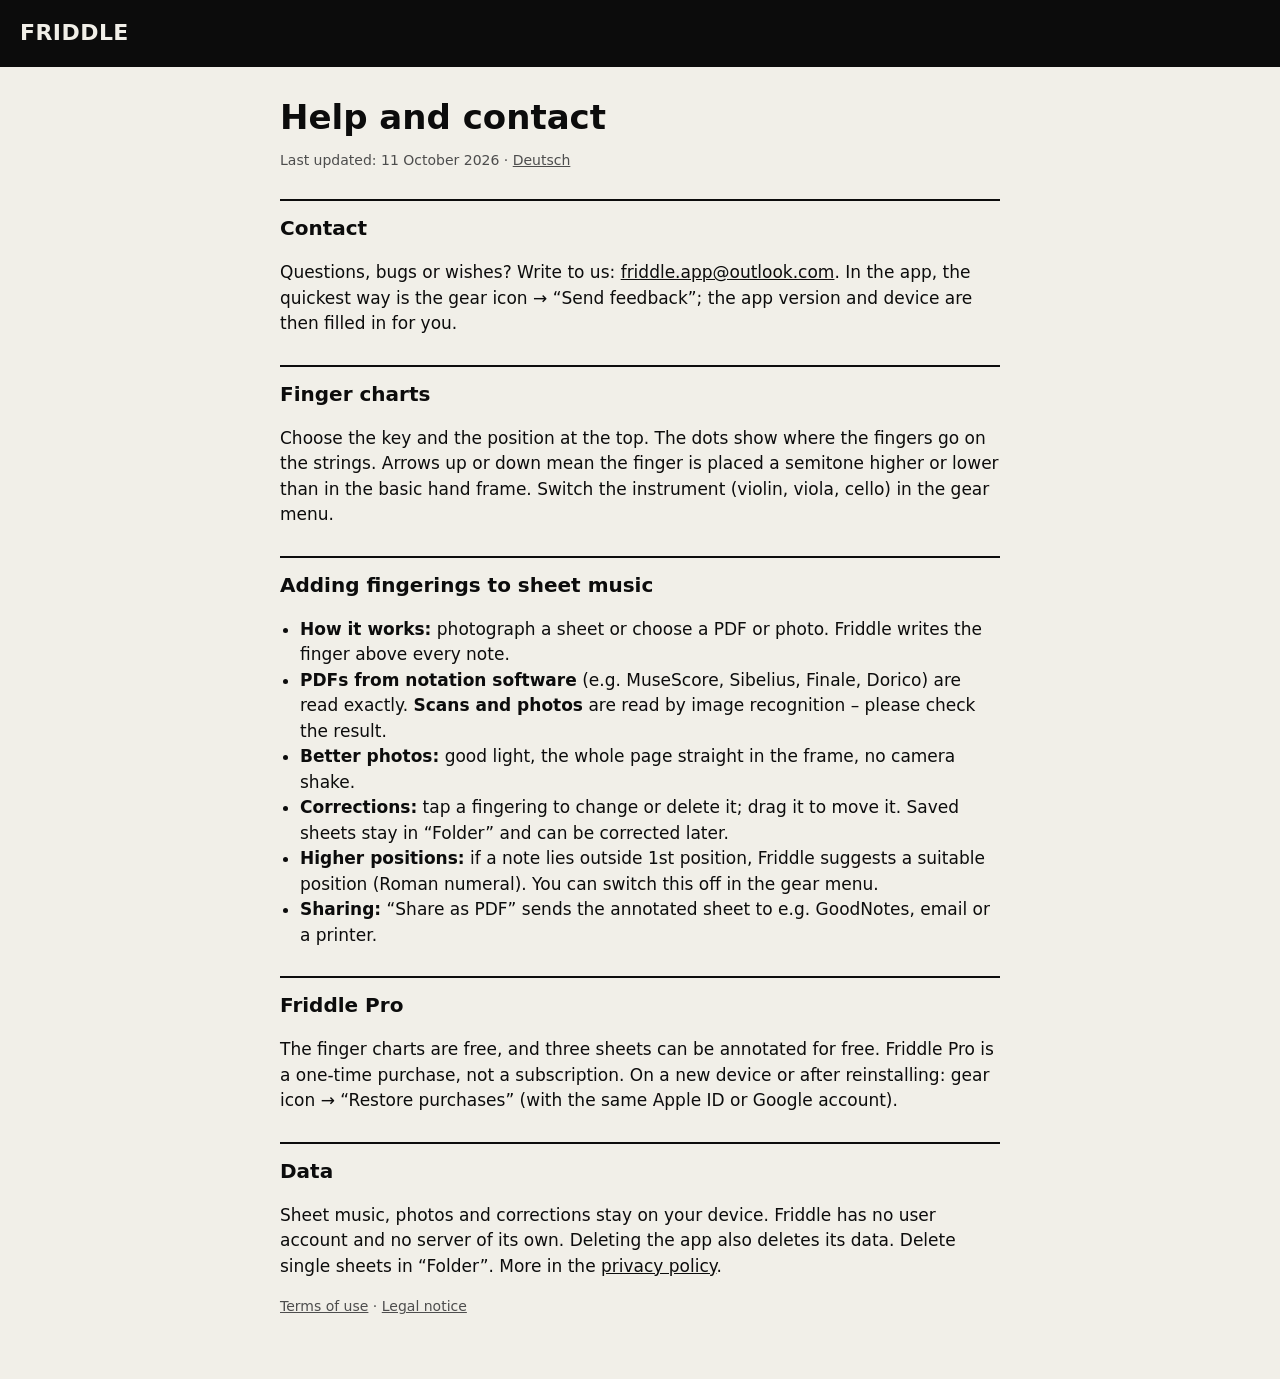
==== legal/help-en.html @ 3e6e3901 "Friddle: Startseite, Hilfe, Datenschutz, Nutzungsbedingungen, Impressum" ====
<!doctype html>
<html lang="en">
<head>
<meta charset="utf-8">
<meta name="viewport" content="width=device-width, initial-scale=1">
<title>Friddle – Help and contact</title>
<link rel="stylesheet" href="legal.css">
</head>
<body>
<header><strong>FRIDDLE</strong></header>
<main>
<h1>Help and contact</h1>
<p class="meta">Last updated: 11 October 2026 · <a href="help-de.html">Deutsch</a></p>

<h2>Contact</h2>
<p>Questions, bugs or wishes? Write to us: <a href="mailto:friddle.app@outlook.com">friddle.app@outlook.com</a>. In the app, the quickest way is the gear icon → “Send feedback”; the app version and device are then filled in for you.</p>

<h2>Finger charts</h2>
<p>Choose the key and the position at the top. The dots show where the fingers go on the strings. Arrows up or down mean the finger is placed a semitone higher or lower than in the basic hand frame. Switch the instrument (violin, viola, cello) in the gear menu.</p>

<h2>Adding fingerings to sheet music</h2>
<ul>
<li><strong>How it works:</strong> photograph a sheet or choose a PDF or photo. Friddle writes the finger above every note.</li>
<li><strong>PDFs from notation software</strong> (e.g. MuseScore, Sibelius, Finale, Dorico) are read exactly. <strong>Scans and photos</strong> are read by image recognition – please check the result.</li>
<li><strong>Better photos:</strong> good light, the whole page straight in the frame, no camera shake.</li>
<li><strong>Corrections:</strong> tap a fingering to change or delete it; drag it to move it. Saved sheets stay in “Folder” and can be corrected later.</li>
<li><strong>Higher positions:</strong> if a note lies outside 1st position, Friddle suggests a suitable position (Roman numeral). You can switch this off in the gear menu.</li>
<li><strong>Sharing:</strong> “Share as PDF” sends the annotated sheet to e.g. GoodNotes, email or a printer.</li>
</ul>

<h2>Friddle Pro</h2>
<p>The finger charts are free, and three sheets can be annotated for free. Friddle Pro is a one-time purchase, not a subscription. On a new device or after reinstalling: gear icon → “Restore purchases” (with the same Apple ID or Google account).</p>

<h2>Data</h2>
<p>Sheet music, photos and corrections stay on your device. Friddle has no user account and no server of its own. Deleting the app also deletes its data. Delete single sheets in “Folder”. More in the <a href="privacy-en.html">privacy policy</a>.</p>

<p class="meta"><a href="terms-en.html">Terms of use</a> · <a href="imprint-en.html">Legal notice</a></p>
</main>
</body>
</html>
---- legal/legal.css ----
:root { --bg: #F1EFE8; --ink: #0C0C0C; --muted: #4D4D4D; color-scheme: light dark; }
@media (prefers-color-scheme: dark) { :root { --bg: #0C0C0C; --ink: #F1EFE8; --muted: #B9B6AE; } }
body { margin: 0; background: var(--bg); color: var(--ink); font: 17px/1.5 system-ui, -apple-system, 'Segoe UI', Roboto, sans-serif; }
header { background: #0C0C0C; color: #F1EFE8; padding: 16px 20px; font-size: 22px; letter-spacing: .02em; border-bottom: 2px solid var(--ink); }
main { max-width: 720px; margin: 0 auto; padding: 8px 20px 48px; }
h1 { font-size: 34px; line-height: 1.1; margin: 24px 0 8px; }
h2 { font-size: 20px; margin: 28px 0 6px; padding-top: 12px; border-top: 2px solid var(--ink); }
.meta { color: var(--muted); font-size: 14px; }
a { color: inherit; }
ul { padding-left: 20px; }
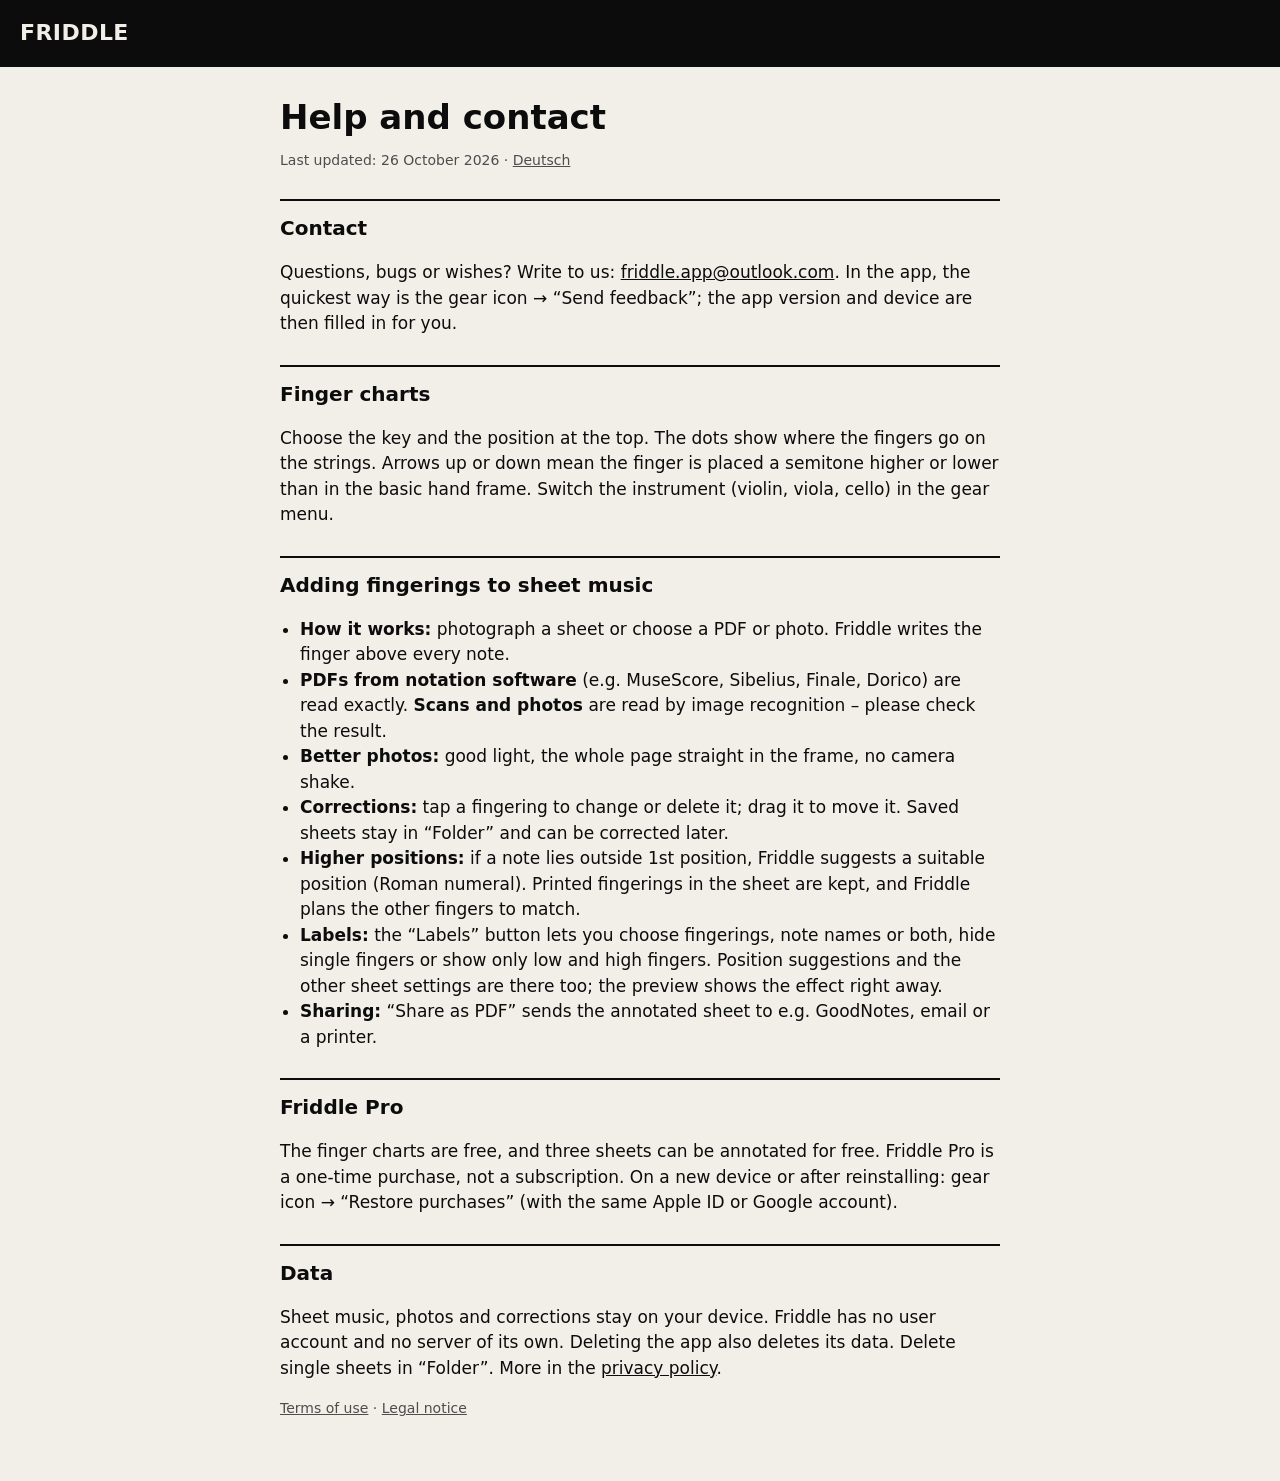
==== commit 406ff22f: "Hilfe: Fenster „Beschriftung“ im Bereich „Noten beschriften“ Co-Authored-By: Claude Opus 5.5 <norepl" ====
--- a/legal/help-en.html
+++ b/legal/help-en.html
@@ -10,7 +10,7 @@
 <header><strong>FRIDDLE</strong></header>
 <main>
 <h1>Help and contact</h1>
-<p class="meta">Last updated: 11 October 2026 · <a href="help-de.html">Deutsch</a></p>
+<p class="meta">Last updated: 26 October 2026 · <a href="help-de.html">Deutsch</a></p>
 
 <h2>Contact</h2>
 <p>Questions, bugs or wishes? Write to us: <a href="mailto:friddle.app@outlook.com">friddle.app@outlook.com</a>. In the app, the quickest way is the gear icon → “Send feedback”; the app version and device are then filled in for you.</p>
@@ -24,7 +24,8 @@
 <li><strong>PDFs from notation software</strong> (e.g. MuseScore, Sibelius, Finale, Dorico) are read exactly. <strong>Scans and photos</strong> are read by image recognition – please check the result.</li>
 <li><strong>Better photos:</strong> good light, the whole page straight in the frame, no camera shake.</li>
 <li><strong>Corrections:</strong> tap a fingering to change or delete it; drag it to move it. Saved sheets stay in “Folder” and can be corrected later.</li>
-<li><strong>Higher positions:</strong> if a note lies outside 1st position, Friddle suggests a suitable position (Roman numeral). You can switch this off in the gear menu.</li>
+<li><strong>Higher positions:</strong> if a note lies outside 1st position, Friddle suggests a suitable position (Roman numeral). Printed fingerings in the sheet are kept, and Friddle plans the other fingers to match.</li>
+<li><strong>Labels:</strong> the “Labels” button lets you choose fingerings, note names or both, hide single fingers or show only low and high fingers. Position suggestions and the other sheet settings are there too; the preview shows the effect right away.</li>
 <li><strong>Sharing:</strong> “Share as PDF” sends the annotated sheet to e.g. GoodNotes, email or a printer.</li>
 </ul>
 
